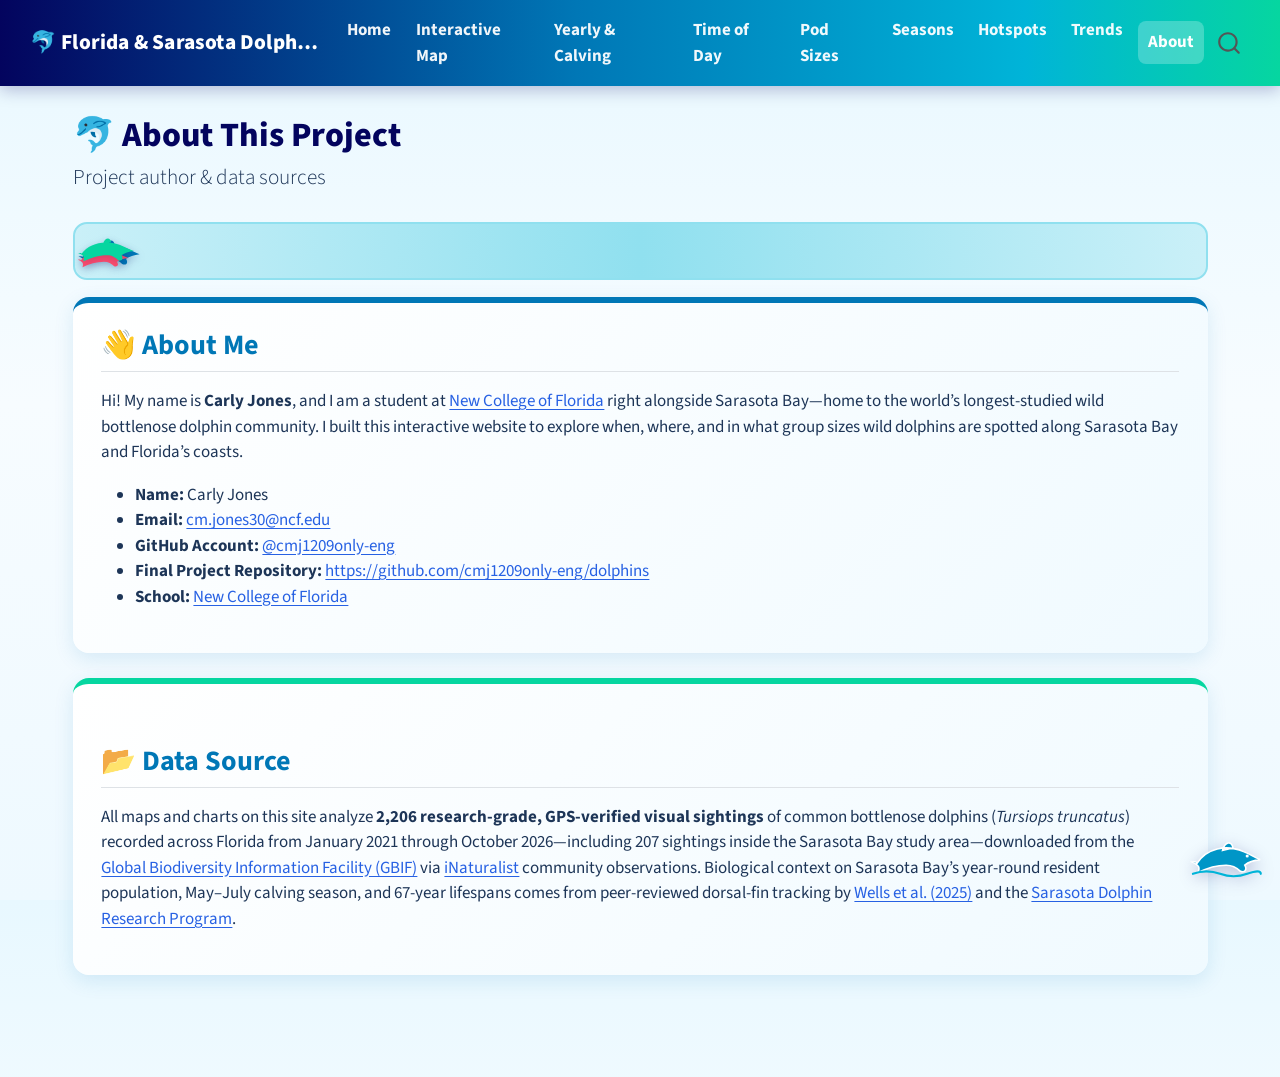
==== about.html @ 7dad0471 "Built site for gh-pages" ====
<!DOCTYPE html>
<html xmlns="http://www.w3.org/1999/xhtml" lang="en" xml:lang="en"><head>

<meta charset="utf-8">
<meta name="generator" content="quarto-1.10.19">

<meta name="viewport" content="width=device-width, initial-scale=1.0, user-scalable=yes">


<title>🐬 About This Project – 🐬 Florida &amp; Sarasota Dolphins</title>
<style>
/* Default styles provided by pandoc.
** See https://pandoc.org/MANUAL.html#variables-for-html for config info.
*/
span.smallcaps{font-variant: small-caps;}
div.columns{display: flex; gap: 1.5em;}
div.column{flex: auto;}
@media screen {
div.columns{gap: min(4vw, 1.5em);}
div.column{overflow-x: auto;}
}
div.hanging-indent{margin-left: 1.5em; text-indent: -1.5em;}
ul.task-list{list-style: none;}
ul.task-list li input[type="checkbox"] {
  width: 0.8em;
  margin: 0 0.8em 0.2em -1em; /* quarto-specific, see https://github.com/quarto-dev/quarto-cli/issues/4556 */ 
  vertical-align: middle;
}
</style>


<script src="site_libs/quarto-nav/quarto-nav.js"></script>
<script src="site_libs/quarto-nav/headroom.min.js"></script>
<script src="site_libs/clipboard/clipboard.min.js"></script>
<script src="site_libs/quarto-search/autocomplete.umd.js"></script>
<script src="site_libs/quarto-search/fuse.min.js"></script>
<script src="site_libs/quarto-search/quarto-search.js"></script>
<meta name="quarto:offset" content="./">
<script src="site_libs/quarto-html/quarto.js" type="module"></script>
<script src="site_libs/quarto-html/tabsets/tabsets.js" type="module"></script>
<script src="site_libs/quarto-html/popper.min.js"></script>
<script src="site_libs/quarto-html/tippy.umd.min.js"></script>
<script src="site_libs/quarto-html/anchor.min.js"></script>
<link href="site_libs/quarto-html/tippy.css" rel="stylesheet">
<link href="site_libs/quarto-html/quarto-syntax-highlighting-bf27225e3a48a9273f3daa8f8e829971.css" rel="stylesheet" id="quarto-text-highlighting-styles">
<script src="site_libs/bootstrap/bootstrap.min.js"></script>
<link href="site_libs/bootstrap/bootstrap-icons.css" rel="stylesheet">
<link href="site_libs/bootstrap/bootstrap-977607561cd60f84a551947bb62c3781.min.css" rel="stylesheet" append-hash="true" id="quarto-bootstrap" data-mode="light">
<script id="quarto-search-options" type="application/json">{
  "location": "navbar",
  "copy-button": false,
  "collapse-after": 3,
  "panel-placement": "end",
  "type": "overlay",
  "limit": 50,
  "keyboard-shortcut": [
    "f",
    "/",
    "s"
  ],
  "show-item-context": false,
  "language": {
    "search-no-results-text": "No results",
    "search-matching-documents-text": "matching documents",
    "search-copy-link-title": "Copy link to search",
    "search-hide-matches-text": "Hide additional matches",
    "search-more-match-text": "more match in this document",
    "search-more-matches-text": "more matches in this document",
    "search-clear-button-title": "Clear",
    "search-text-placeholder": "",
    "search-detached-cancel-button-title": "Cancel",
    "search-submit-button-title": "Submit",
    "search-label": "Search"
  }
}</script>


<link rel="stylesheet" href="styles.css">
</head>

<body class="nav-fixed quarto-light">

<div id="quarto-search-results"></div>
  <header id="quarto-header" class="headroom fixed-top">
    <nav class="navbar navbar-expand-lg " data-bs-theme="dark">
      <div class="navbar-container container-fluid">
      <div class="navbar-brand-container mx-auto">
    <a class="navbar-brand" href="./index.html">
    <span class="navbar-title">🐬 Florida &amp; Sarasota Dolphins</span>
    </a>
  </div>
            <div id="quarto-search" class="" title="Search"></div>
          <button class="navbar-toggler" type="button" data-bs-toggle="collapse" data-bs-target="#navbarCollapse" aria-controls="navbarCollapse" role="menu" aria-expanded="false" aria-label="Toggle navigation" onclick="if (window.quartoToggleHeadroom) { window.quartoToggleHeadroom(); }">
  <span class="navbar-toggler-icon"></span>
</button>
          <div class="collapse navbar-collapse" id="navbarCollapse">
            <ul class="navbar-nav navbar-nav-scroll me-auto">
  <li class="nav-item">
    <a class="nav-link" href="./index.html"> 
<span class="menu-text">Home</span></a>
  </li>  
  <li class="nav-item">
    <a class="nav-link" href="./geographic-exploration.html"> 
<span class="menu-text">Interactive Map</span></a>
  </li>  
  <li class="nav-item">
    <a class="nav-link" href="./monthly-patterns.html"> 
<span class="menu-text">Yearly &amp; Calving</span></a>
  </li>  
  <li class="nav-item">
    <a class="nav-link" href="./activity-analysis.html"> 
<span class="menu-text">Time of Day</span></a>
  </li>  
  <li class="nav-item">
    <a class="nav-link" href="./dolphin-groups.html"> 
<span class="menu-text">Pod Sizes</span></a>
  </li>  
  <li class="nav-item">
    <a class="nav-link" href="./story-seasonality.html"> 
<span class="menu-text">Seasons</span></a>
  </li>  
  <li class="nav-item">
    <a class="nav-link" href="./story-hotspots.html"> 
<span class="menu-text">Hotspots</span></a>
  </li>  
  <li class="nav-item">
    <a class="nav-link" href="./story-trends.html"> 
<span class="menu-text">Trends</span></a>
  </li>  
</ul>
            <ul class="navbar-nav navbar-nav-scroll ms-auto">
  <li class="nav-item">
    <a class="nav-link active" href="./about.html" aria-current="page"> 
<span class="menu-text">About</span></a>
  </li>  
</ul>
          </div> <!-- /navcollapse -->
            <div class="quarto-navbar-tools">
</div>
      </div> <!-- /container-fluid -->
    </nav>
</header>
<!-- content -->
<div id="quarto-content" class="quarto-container page-columns page-rows-contents page-layout-full page-navbar">
<!-- sidebar -->
<!-- margin-sidebar -->
    
<!-- main -->
<main class="content column-page" id="quarto-document-content">

<header id="title-block-header" class="quarto-title-block default">
<div class="quarto-title">
<h1 class="title">🐬 About This Project</h1>
<p class="subtitle lead">Project author &amp; data sources</p>
</div>



<div class="quarto-title-meta column-page">

    
  
    
  </div>
  


</header>


<div class="dolphin-swim-strip">
<svg class="swim-dolphin d1" viewbox="0 0 120 60" aria-hidden="true">
<path d="M12,38 C28,16 58,10 86,20 C97,24 106,30 114,32 C104,33 96,36 90,40 C94,46 92,52 84,50 C78,44 72,40 62,40 C46,40 30,45 16,52 C19,44 17,40 6,36 C12,35 14,36 12,38 Z M54,18 C58,6 68,4 70,15 Z" fill="#0077b6"></path>
</svg>
<svg class="swim-dolphin d2" viewbox="0 0 120 60" aria-hidden="true">
<path d="M12,38 C28,16 58,10 86,20 C97,24 106,30 114,32 C104,33 96,36 90,40 C94,46 92,52 84,50 C78,44 72,40 62,40 C46,40 30,45 16,52 C19,44 17,40 6,36 C12,35 14,36 12,38 Z M54,18 C58,6 68,4 70,15 Z" fill="#ff4d6d"></path>
</svg>
<svg class="swim-dolphin d3" viewbox="0 0 120 60" aria-hidden="true">
<path d="M12,38 C28,16 58,10 86,20 C97,24 106,30 114,32 C104,33 96,36 90,40 C94,46 92,52 84,50 C78,44 72,40 62,40 C46,40 30,45 16,52 C19,44 17,40 6,36 C12,35 14,36 12,38 Z M54,18 C58,6 68,4 70,15 Z" fill="#06d6a0"></path>
</svg>
</div>
<section id="about-me" class="level2 about-card">
<h2 class="anchored" data-anchor-id="about-me">👋 About Me</h2>
<p>Hi! My name is <strong>Carly Jones</strong>, and I am a student at <a href="https://www.ncf.edu/">New College of Florida</a> right alongside Sarasota Bay—home to the world’s longest-studied wild bottlenose dolphin community. I built this interactive website to explore when, where, and in what group sizes wild dolphins are spotted along Sarasota Bay and Florida’s coasts.</p>
<ul>
<li><strong>Name:</strong> Carly Jones</li>
<li><strong>Email:</strong> <a href="mailto:cm.jones30@ncf.edu">cm.jones30@ncf.edu</a></li>
<li><strong>GitHub Account:</strong> <a href="https://github.com/cmj1209only-eng"><span class="citation" data-cites="cmj1209only-eng">@cmj1209only-eng</span></a></li>
<li><strong>Final Project Repository:</strong> <a href="https://github.com/cmj1209only-eng/dolphins">https://github.com/cmj1209only-eng/dolphins</a></li>
<li><strong>School:</strong> <a href="https://www.ncf.edu/">New College of Florida</a></li>
</ul>
</section>
<section id="data-source" class="level2 about-card data-card">
<h2 class="anchored" data-anchor-id="data-source">📂 Data Source</h2>
<p>All maps and charts on this site analyze <strong>2,206 research-grade, GPS-verified visual sightings</strong> of common bottlenose dolphins (<em>Tursiops truncatus</em>) recorded across Florida from January 2021 through October 2026—including 207 sightings inside the Sarasota Bay study area—downloaded from the <a href="https://www.gbif.org/occurrence/search?taxon_key=2440483&amp;year=2021,2026">Global Biodiversity Information Facility (GBIF)</a> via <a href="https://www.inaturalist.org/">iNaturalist</a> community observations. Biological context on Sarasota Bay’s year-round resident population, May–July calving season, and 67-year lifespans comes from peer-reviewed dorsal-fin tracking by <a href="https://www.frontiersin.org/journals/marine-science/articles/10.3389/fmars.2025.1531528/full">Wells et al.&nbsp;(2025)</a> and the <a href="https://sarasotadolphin.org/">Sarasota Dolphin Research Program</a>.</p>
</section>



</main> <!-- /main -->
<script id="quarto-html-after-body" type="application/javascript">
  window.document.addEventListener("DOMContentLoaded", function (event) {
    const icon = "";
    const anchorJS = new window.AnchorJS();
    anchorJS.options = {
      placement: 'right',
      icon: icon
    };
    anchorJS.add('.anchored');
    const isCodeAnnotation = (el) => {
      for (const clz of el.classList) {
        if (clz.startsWith('code-annotation-')) {                     
          return true;
        }
      }
      return false;
    }
    const onCopySuccess = function(e) {
      // button target
      const button = e.trigger;
      // don't keep focus
      button.blur();
      // flash "checked"
      button.classList.add('code-copy-button-checked');
      var currentTitle = button.getAttribute("title");
      button.setAttribute("title", "Copied!");
      let tooltip;
      if (window.bootstrap) {
        button.setAttribute("data-bs-toggle", "tooltip");
        button.setAttribute("data-bs-placement", "left");
        button.setAttribute("data-bs-title", "Copied!");
        tooltip = new bootstrap.Tooltip(button, 
          { trigger: "manual", 
            customClass: "code-copy-button-tooltip",
            offset: [0, -8]});
        tooltip.show();    
      }
      setTimeout(function() {
        if (tooltip) {
          tooltip.hide();
          button.removeAttribute("data-bs-title");
          button.removeAttribute("data-bs-toggle");
          button.removeAttribute("data-bs-placement");
        }
        button.setAttribute("title", currentTitle);
        button.classList.remove('code-copy-button-checked');
      }, 1000);
      // clear code selection
      e.clearSelection();
    }
    const getTextToCopy = function(trigger) {
      const outerScaffold = trigger.parentElement.cloneNode(true);
      const codeEl = outerScaffold.querySelector('code');
      for (const childEl of codeEl.children) {
        if (isCodeAnnotation(childEl)) {
          childEl.remove();
        }
      }
      return codeEl.innerText;
    }
    const clipboard = new window.ClipboardJS('.code-copy-button:not([data-in-quarto-modal])', {
      text: getTextToCopy
    });
    clipboard.on('success', onCopySuccess);
    if (window.document.getElementById('quarto-embedded-source-code-modal')) {
      const clipboardModal = new window.ClipboardJS('.code-copy-button[data-in-quarto-modal]', {
        text: getTextToCopy,
        container: window.document.getElementById('quarto-embedded-source-code-modal')
      });
      clipboardModal.on('success', onCopySuccess);
    }
      var localhostRegex = new RegExp(/^(?:http|https):\/\/localhost\:?[0-9]*\//);
      var mailtoRegex = new RegExp(/^mailto:/);
        var filterRegex = new RegExp("https:\/\/cmj1209only-eng\.github\.io\/dolphins\/");
      var isInternal = (href) => {
          return filterRegex.test(href) || localhostRegex.test(href) || mailtoRegex.test(href);
      }
      // Inspect non-navigation links and adorn them if external
     var links = window.document.querySelectorAll('a[href]:not(.nav-link):not(.navbar-brand):not(.toc-action):not(.sidebar-link):not(.sidebar-item-toggle):not(.pagination-link):not(.no-external):not([aria-hidden]):not(.dropdown-item):not(.quarto-navigation-tool):not(.about-link)');
      for (var i=0; i<links.length; i++) {
        const link = links[i];
        if (!isInternal(link.href)) {
          // undo the damage that might have been done by quarto-nav.js in the case of
          // links that we want to consider external
          if (link.dataset.originalHref !== undefined) {
            link.href = link.dataset.originalHref;
          }
        }
      }
    function tippyHover(el, contentFn, onTriggerFn, onUntriggerFn) {
      const config = {
        allowHTML: true,
        maxWidth: 500,
        delay: 100,
        arrow: false,
        appendTo: function(el) {
            return el.parentElement;
        },
        interactive: true,
        interactiveBorder: 10,
        theme: 'quarto',
        placement: 'bottom-start',
      };
      if (contentFn) {
        config.content = contentFn;
      }
      if (onTriggerFn) {
        config.onTrigger = onTriggerFn;
      }
      if (onUntriggerFn) {
        config.onUntrigger = onUntriggerFn;
      }
      window.tippy(el, config); 
    }
    const noterefs = window.document.querySelectorAll('a[role="doc-noteref"]');
    for (var i=0; i<noterefs.length; i++) {
      const ref = noterefs[i];
      tippyHover(ref, function() {
        // use id or data attribute instead here
        let href = ref.getAttribute('data-footnote-href') || ref.getAttribute('href');
        try { href = new URL(href).hash; } catch {}
        const id = href.replace(/^#\/?/, "");
        const note = window.document.getElementById(id);
        if (note) {
          return note.innerHTML;
        } else {
          return "";
        }
      });
    }
    const xrefs = window.document.querySelectorAll('a.quarto-xref');
    const processXRef = (id, note) => {
      // Strip column container classes
      const stripColumnClz = (el) => {
        el.classList.remove("page-full", "page-columns");
        if (el.children) {
          for (const child of el.children) {
            stripColumnClz(child);
          }
        }
      }
      stripColumnClz(note)
      if (id === null || id.startsWith('sec-')) {
        // Special case sections, only their first couple elements
        const container = document.createElement("div");
        if (note.children && note.children.length > 2) {
          container.appendChild(note.children[0].cloneNode(true));
          for (let i = 1; i < note.children.length; i++) {
            const child = note.children[i];
            if (child.tagName === "P" && child.innerText === "") {
              continue;
            } else {
              container.appendChild(child.cloneNode(true));
              break;
            }
          }
          if (window.Quarto?.typesetMath) {
            window.Quarto.typesetMath(container);
          }
          return container.innerHTML
        } else {
          if (window.Quarto?.typesetMath) {
            window.Quarto.typesetMath(note);
          }
          return note.innerHTML;
        }
      } else {
        // Remove any anchor links if they are present
        const anchorLink = note.querySelector('a.anchorjs-link');
        if (anchorLink) {
          anchorLink.remove();
        }
        if (window.Quarto?.typesetMath) {
          window.Quarto.typesetMath(note);
        }
        if (note.classList.contains("callout")) {
          return note.outerHTML;
        } else {
          return note.innerHTML;
        }
      }
    }
    for (var i=0; i<xrefs.length; i++) {
      const xref = xrefs[i];
      tippyHover(xref, undefined, function(instance) {
        instance.disable();
        let url = xref.getAttribute('href');
        let hash = undefined; 
        if (url.startsWith('#')) {
          hash = url;
        } else {
          try { hash = new URL(url).hash; } catch {}
        }
        if (hash) {
          const id = hash.replace(/^#\/?/, "");
          const note = window.document.getElementById(id);
          if (note !== null) {
            try {
              const html = processXRef(id, note.cloneNode(true));
              instance.setContent(html);
            } finally {
              instance.enable();
              instance.show();
            }
          } else {
            // See if we can fetch this
            fetch(url.split('#')[0])
            .then(res => res.text())
            .then(html => {
              const parser = new DOMParser();
              const htmlDoc = parser.parseFromString(html, "text/html");
              const note = htmlDoc.getElementById(id);
              if (note !== null) {
                const html = processXRef(id, note);
                instance.setContent(html);
              } 
            }).finally(() => {
              instance.enable();
              instance.show();
            });
          }
        } else {
          // See if we can fetch a full url (with no hash to target)
          // This is a special case and we should probably do some content thinning / targeting
          fetch(url)
          .then(res => res.text())
          .then(html => {
            const parser = new DOMParser();
            const htmlDoc = parser.parseFromString(html, "text/html");
            const note = htmlDoc.querySelector('main.content');
            if (note !== null) {
              // This should only happen for chapter cross references
              // (since there is no id in the URL)
              // remove the first header
              if (note.children.length > 0 && note.children[0].tagName === "HEADER") {
                note.children[0].remove();
              }
              const html = processXRef(null, note);
              instance.setContent(html);
            } 
          }).finally(() => {
            instance.enable();
            instance.show();
          });
        }
      }, function(instance) {
      });
    }
        let selectedAnnoteEl;
        const selectorForAnnotation = ( cell, annotation) => {
          let cellAttr = 'data-code-cell="' + cell + '"';
          let lineAttr = 'data-code-annotation="' +  annotation + '"';
          const selector = 'span[' + cellAttr + '][' + lineAttr + ']';
          return selector;
        }
        const selectCodeLines = (annoteEl) => {
          const doc = window.document;
          const targetCell = annoteEl.getAttribute("data-target-cell");
          const targetAnnotation = annoteEl.getAttribute("data-target-annotation");
          const annoteSpan = window.document.querySelector(selectorForAnnotation(targetCell, targetAnnotation));
          const lines = annoteSpan.getAttribute("data-code-lines").split(",");
          const lineIds = lines.map((line) => {
            return targetCell + "-" + line;
          })
          let top = null;
          let height = null;
          let parent = null;
          if (lineIds.length > 0) {
              //compute the position of the single el (top and bottom and make a div)
              const el = window.document.getElementById(lineIds[0]);
              top = el.offsetTop;
              height = el.offsetHeight;
              parent = el.parentElement.parentElement;
            if (lineIds.length > 1) {
              const lastEl = window.document.getElementById(lineIds[lineIds.length - 1]);
              const bottom = lastEl.offsetTop + lastEl.offsetHeight;
              height = bottom - top;
            }
            if (top !== null && height !== null && parent !== null) {
              // cook up a div (if necessary) and position it 
              let div = window.document.getElementById("code-annotation-line-highlight");
              if (div === null) {
                div = window.document.createElement("div");
                div.setAttribute("id", "code-annotation-line-highlight");
                div.style.position = 'absolute';
                parent.appendChild(div);
              }
              div.style.top = top - 2 + "px";
              div.style.height = height + 4 + "px";
              div.style.left = 0;
              let gutterDiv = window.document.getElementById("code-annotation-line-highlight-gutter");
              if (gutterDiv === null) {
                gutterDiv = window.document.createElement("div");
                gutterDiv.setAttribute("id", "code-annotation-line-highlight-gutter");
                gutterDiv.style.position = 'absolute';
                const codeCell = window.document.getElementById(targetCell);
                const gutter = codeCell.querySelector('.code-annotation-gutter');
                gutter.appendChild(gutterDiv);
              }
              gutterDiv.style.top = top - 2 + "px";
              gutterDiv.style.height = height + 4 + "px";
            }
            selectedAnnoteEl = annoteEl;
          }
        };
        const unselectCodeLines = () => {
          const elementsIds = ["code-annotation-line-highlight", "code-annotation-line-highlight-gutter"];
          elementsIds.forEach((elId) => {
            const div = window.document.getElementById(elId);
            if (div) {
              div.remove();
            }
          });
          selectedAnnoteEl = undefined;
        };
          // Handle positioning of the toggle
      window.addEventListener(
        "resize",
        throttle(() => {
          elRect = undefined;
          if (selectedAnnoteEl) {
            selectCodeLines(selectedAnnoteEl);
          }
        }, 10)
      );
      function throttle(fn, ms) {
      let throttle = false;
      let timer;
        return (...args) => {
          if(!throttle) { // first call gets through
              fn.apply(this, args);
              throttle = true;
          } else { // all the others get throttled
              if(timer) clearTimeout(timer); // cancel #2
              timer = setTimeout(() => {
                fn.apply(this, args);
                timer = throttle = false;
              }, ms);
          }
        };
      }
        // Attach click handler to the DT
        const annoteDls = window.document.querySelectorAll('dt[data-target-cell]');
        for (const annoteDlNode of annoteDls) {
          annoteDlNode.addEventListener('click', (event) => {
            const clickedEl = event.target;
            if (clickedEl !== selectedAnnoteEl) {
              unselectCodeLines();
              const activeEl = window.document.querySelector('dt[data-target-cell].code-annotation-active');
              if (activeEl) {
                activeEl.classList.remove('code-annotation-active');
              }
              selectCodeLines(clickedEl);
              clickedEl.classList.add('code-annotation-active');
            } else {
              // Unselect the line
              unselectCodeLines();
              clickedEl.classList.remove('code-annotation-active');
            }
          });
        }
    const findCites = (el) => {
      const parentEl = el.parentElement;
      if (parentEl) {
        const cites = parentEl.dataset.cites;
        if (cites) {
          return {
            el,
            cites: cites.split(' ')
          };
        } else {
          return findCites(el.parentElement)
        }
      } else {
        return undefined;
      }
    };
    var bibliorefs = window.document.querySelectorAll('a[role="doc-biblioref"]');
    for (var i=0; i<bibliorefs.length; i++) {
      const ref = bibliorefs[i];
      const citeInfo = findCites(ref);
      if (citeInfo) {
        tippyHover(citeInfo.el, function() {
          var popup = window.document.createElement('div');
          citeInfo.cites.forEach(function(cite) {
            var citeDiv = window.document.createElement('div');
            citeDiv.classList.add('hanging-indent');
            citeDiv.classList.add('csl-entry');
            var biblioDiv = window.document.getElementById('ref-' + cite);
            if (biblioDiv) {
              citeDiv.innerHTML = biblioDiv.innerHTML;
            }
            popup.appendChild(citeDiv);
          });
          return popup.innerHTML;
        });
      }
    }
  });
  </script>
</div> <!-- /content -->




</body></html>
---- site_libs/quarto-html/tippy.css ----
.tippy-box[data-animation=fade][data-state=hidden]{opacity:0}[data-tippy-root]{max-width:calc(100vw - 10px)}.tippy-box{position:relative;background-color:#333;color:#fff;border-radius:4px;font-size:14px;line-height:1.4;white-space:normal;outline:0;transition-property:transform,visibility,opacity}.tippy-box[data-placement^=top]>.tippy-arrow{bottom:0}.tippy-box[data-placement^=top]>.tippy-arrow:before{bottom:-7px;left:0;border-width:8px 8px 0;border-top-color:initial;transform-origin:center top}.tippy-box[data-placement^=bottom]>.tippy-arrow{top:0}.tippy-box[data-placement^=bottom]>.tippy-arrow:before{top:-7px;left:0;border-width:0 8px 8px;border-bottom-color:initial;transform-origin:center bottom}.tippy-box[data-placement^=left]>.tippy-arrow{right:0}.tippy-box[data-placement^=left]>.tippy-arrow:before{border-width:8px 0 8px 8px;border-left-color:initial;right:-7px;transform-origin:center left}.tippy-box[data-placement^=right]>.tippy-arrow{left:0}.tippy-box[data-placement^=right]>.tippy-arrow:before{left:-7px;border-width:8px 8px 8px 0;border-right-color:initial;transform-origin:center right}.tippy-box[data-inertia][data-state=visible]{transition-timing-function:cubic-bezier(.54,1.5,.38,1.11)}.tippy-arrow{width:16px;height:16px;color:#333}.tippy-arrow:before{content:"";position:absolute;border-color:transparent;border-style:solid}.tippy-content{position:relative;padding:5px 9px;z-index:1}
---- site_libs/quarto-html/quarto-syntax-highlighting-bf27225e3a48a9273f3daa8f8e829971.css ----
/* quarto syntax highlight colors */
:root {
  --quarto-hl-ot-color: #003B4F;
  --quarto-hl-at-color: #657422;
  --quarto-hl-ss-color: #20794D;
  --quarto-hl-an-color: #5E5E5E;
  --quarto-hl-fu-color: #4758AB;
  --quarto-hl-st-color: #20794D;
  --quarto-hl-cf-color: #003B4F;
  --quarto-hl-op-color: #5E5E5E;
  --quarto-hl-er-color: #AD0000;
  --quarto-hl-bn-color: #AD0000;
  --quarto-hl-al-color: #AD0000;
  --quarto-hl-va-color: #111111;
  --quarto-hl-bu-color: inherit;
  --quarto-hl-ex-color: inherit;
  --quarto-hl-pp-color: #AD0000;
  --quarto-hl-in-color: #5E5E5E;
  --quarto-hl-vs-color: #20794D;
  --quarto-hl-wa-color: #5E5E5E;
  --quarto-hl-do-color: #5E5E5E;
  --quarto-hl-im-color: #00769E;
  --quarto-hl-ch-color: #20794D;
  --quarto-hl-dt-color: #AD0000;
  --quarto-hl-fl-color: #AD0000;
  --quarto-hl-co-color: #5E5E5E;
  --quarto-hl-cv-color: #5E5E5E;
  --quarto-hl-cn-color: #8f5902;
  --quarto-hl-sc-color: #5E5E5E;
  --quarto-hl-dv-color: #AD0000;
  --quarto-hl-kw-color: #003B4F;
}

/* other quarto variables */
:root {
  --quarto-font-monospace: SFMono-Regular, Menlo, Monaco, Consolas, "Liberation Mono", "Courier New", monospace;
}

/* syntax highlight based on Pandoc's rules */
pre > code.sourceCode > span {
  color: #003B4F;
}

code.sourceCode > span {
  color: #003B4F;
}

div.sourceCode,
div.sourceCode pre.sourceCode {
  color: #003B4F;
}

/* Normal */
code span {
  color: #003B4F;
}

/* Alert */
code span.al {
  color: #AD0000;
  font-style: inherit;
}

/* Annotation */
code span.an {
  color: #5E5E5E;
  font-style: inherit;
}

/* Attribute */
code span.at {
  color: #657422;
  font-style: inherit;
}

/* BaseN */
code span.bn {
  color: #AD0000;
  font-style: inherit;
}

/* BuiltIn */
code span.bu {
  font-style: inherit;
}

/* ControlFlow */
code span.cf {
  color: #003B4F;
  font-weight: bold;
  font-style: inherit;
}

/* Char */
code span.ch {
  color: #20794D;
  font-style: inherit;
}

/* Constant */
code span.cn {
  color: #8f5902;
  font-style: inherit;
}

/* Comment */
code span.co {
  color: #5E5E5E;
  font-style: inherit;
}

/* CommentVar */
code span.cv {
  color: #5E5E5E;
  font-style: italic;
}

/* Documentation */
code span.do {
  color: #5E5E5E;
  font-style: italic;
}

/* DataType */
code span.dt {
  color: #AD0000;
  font-style: inherit;
}

/* DecVal */
code span.dv {
  color: #AD0000;
  font-style: inherit;
}

/* Error */
code span.er {
  color: #AD0000;
  font-style: inherit;
}

/* Extension */
code span.ex {
  font-style: inherit;
}

/* Float */
code span.fl {
  color: #AD0000;
  font-style: inherit;
}

/* Function */
code span.fu {
  color: #4758AB;
  font-style: inherit;
}

/* Import */
code span.im {
  color: #00769E;
  font-style: inherit;
}

/* Information */
code span.in {
  color: #5E5E5E;
  font-style: inherit;
}

/* Keyword */
code span.kw {
  color: #003B4F;
  font-weight: bold;
  font-style: inherit;
}

/* Operator */
code span.op {
  color: #5E5E5E;
  font-style: inherit;
}

/* Other */
code span.ot {
  color: #003B4F;
  font-style: inherit;
}

/* Preprocessor */
code span.pp {
  color: #AD0000;
  font-style: inherit;
}

/* SpecialChar */
code span.sc {
  color: #5E5E5E;
  font-style: inherit;
}

/* SpecialString */
code span.ss {
  color: #20794D;
  font-style: inherit;
}

/* String */
code span.st {
  color: #20794D;
  font-style: inherit;
}

/* Variable */
code span.va {
  color: #111111;
  font-style: inherit;
}

/* VerbatimString */
code span.vs {
  color: #20794D;
  font-style: inherit;
}

/* Warning */
code span.wa {
  color: #5E5E5E;
  font-style: italic;
}

.prevent-inlining {
  content: "</";
}

/*# sourceMappingURL=8be38f48d34c45af72792cbd699585e7.css.map */
---- styles.css ----
/* Vibrant Florida Coastal Palette */
:root {
  --ocean-deep: #03045e;
  --ocean-bright: #0077b6;
  --aqua: #00b4d8;
  --coral: #ff4d6d;
  --sunset: #ff9f1c;
  --seafoam: #06d6a0;
  --violet: #7209b7;
  --bg-soft: #f0faff;
}

body {
  background: linear-gradient(180deg, #e8f8ff 0%, #f7fcff 45%, #eef9ff 100%);
  color: #1d3557;
  position: relative;
  overflow-x: hidden;
}

/* Colorful Gradient Navbar */
.navbar {
  background: linear-gradient(90deg, #03045e 0%, #0077b6 45%, #00b4d8 80%, #06d6a0 100%) !important;
  box-shadow: 0 4px 16px rgba(3, 4, 94, 0.25);
}

.navbar-brand {
  font-weight: 800 !important;
  color: #ffffff !important;
  letter-spacing: 0.2px;
}

.navbar-nav .nav-link {
  color: rgba(255, 255, 255, 0.94) !important;
  font-weight: 700;
  border-radius: 8px;
  margin: 0 2px;
  transition: background 0.2s ease, transform 0.15s ease;
}

.navbar-nav .nav-link:hover,
.navbar-nav .nav-link.active {
  background: rgba(255, 255, 255, 0.24);
  color: #ffffff !important;
  transform: translateY(-1px);
}

h1.title {
  color: var(--ocean-deep);
  font-weight: 800;
}

h2, h3 {
  color: var(--ocean-bright);
  font-weight: 700;
}

/* Swimming Dolphins Strip on Home Page */
.dolphin-swim-strip {
  position: relative;
  height: 58px;
  width: 100%;
  overflow: hidden;
  border-radius: 14px;
  margin-bottom: 1rem;
  background: linear-gradient(90deg, #caf0f8 0%, #90e0ef 50%, #caf0f8 100%);
  border: 2px solid #90e0ef;
}

.swim-dolphin {
  position: absolute;
  width: 68px;
  height: 36px;
  top: 11px;
  filter: drop-shadow(0 3px 4px rgba(3, 4, 94, 0.18));
  animation: swimAcross 13s linear infinite;
}

.swim-dolphin.d1 { animation-delay: 0s; }
.swim-dolphin.d2 { animation-delay: -4.3s; top: 15px; width: 56px; }
.swim-dolphin.d3 { animation-delay: -8.6s; top: 8px; width: 62px; }

@keyframes swimAcross {
  0%   { left: -80px; transform: translateY(4px) rotate(-6deg); }
  25%  { transform: translateY(-8px) rotate(8deg); }
  50%  { transform: translateY(5px) rotate(-6deg); }
  75%  { transform: translateY(-7px) rotate(7deg); }
  100% { left: calc(100% + 80px); transform: translateY(4px) rotate(-5deg); }
}

/* Playful Dolphin Popping In on Every Page (Bottom-Right Corner) */
body::after {
  content: "";
  position: fixed;
  right: 18px;
  bottom: 14px;
  width: 74px;
  height: 48px;
  pointer-events: none;
  z-index: 900;
  background-repeat: no-repeat;
  background-size: contain;
  background-image: url("data:image/svg+xml,%3Csvg xmlns='http://www.w3.org/2000/svg' viewBox='0 0 120 68'%3E%3Cpath d='M14,42 C30,16 62,10 90,22 C101,26 110,33 117,35 C107,36 98,39 92,44 C96,50 93,57 85,54 C79,48 72,44 62,44 C46,44 30,49 16,56 C20,48 18,44 7,39 C13,38 15,39 14,42 Z M56,20 C60,6 71,4 73,16 Z' fill='%230096c7' stroke='%23ffffff' stroke-width='2.5'/%3E%3Ccircle cx='96' cy='29' r='2.5' fill='%23ffffff'/%3E%3Cpath d='M8,58 Q30,50 52,58 T96,58 T118,58' fill='none' stroke='%2300b4d8' stroke-width='3.5' stroke-linecap='round'/%3E%3C/svg%3E");
  filter: drop-shadow(0 4px 8px rgba(3, 4, 94, 0.22));
  animation: dolphinPop 6s ease-in-out infinite;
}

@keyframes dolphinPop {
  0%, 100% { transform: translateY(10px) rotate(4deg); opacity: 0.88; }
  45%      { transform: translateY(-12px) rotate(-10deg); opacity: 1; }
  65%      { transform: translateY(4px) rotate(3deg); opacity: 0.94; }
}

/* Graph Explanation Box under Home Graph */
.graph-explanation {
  background: linear-gradient(135deg, #ffffff 0%, #e6f9ff 100%);
  border-left: 7px solid var(--coral);
  border-right: 2px solid #90e0ef;
  border-top: 2px solid #90e0ef;
  border-bottom: 2px solid #90e0ef;
  border-radius: 16px;
  padding: 1.35rem 1.6rem;
  margin: 1.3rem 0 1.8rem 0;
  box-shadow: 0 8px 22px rgba(0, 119, 182, 0.12);
}

.graph-explanation h3 {
  color: var(--ocean-deep);
  margin-top: 0;
  margin-bottom: 0.65rem;
}

.graph-explanation p:last-child {
  margin-bottom: 0;
}

/* Colorful Stat Cards */
.stat-grid {
  display: grid;
  grid-template-columns: repeat(auto-fit, minmax(190px, 1fr));
  gap: 1rem;
  margin: 1.2rem 0 1.8rem 0;
}

.stat-card {
  color: #ffffff;
  border-radius: 14px;
  padding: 1.15rem 1.2rem;
  box-shadow: 0 6px 16px rgba(2, 62, 138, 0.16);
}

.stat-card.ocean   { background: linear-gradient(135deg, #0077b6, #00b4d8); }
.stat-card.coral   { background: linear-gradient(135deg, #e63946, #ff4d6d); }
.stat-card.seafoam { background: linear-gradient(135deg, #0a9396, #06d6a0); }
.stat-card.sunset  { background: linear-gradient(135deg, #f77f00, #fcbf49); color: #1d3557; }

.stat-value {
  font-size: 1.9rem;
  font-weight: 800;
  line-height: 1.15;
}

.stat-label {
  font-size: 0.9rem;
  font-weight: 600;
  opacity: 0.95;
  margin-top: 0.3rem;
}

/* Clickable Section Cards on Home */
.section-grid {
  display: grid;
  grid-template-columns: repeat(auto-fit, minmax(240px, 1fr));
  gap: 1.1rem;
  margin-top: 1rem;
}

.section-card {
  display: block;
  background: #ffffff;
  border-radius: 14px;
  padding: 1.25rem;
  text-decoration: none !important;
  color: #1d3557 !important;
  border-top: 6px solid var(--aqua);
  box-shadow: 0 4px 14px rgba(0, 119, 182, 0.11);
  transition: transform 0.18s ease, box-shadow 0.18s ease;
}

.section-card:hover {
  transform: translateY(-4px);
  box-shadow: 0 10px 22px rgba(0, 119, 182, 0.22);
}

.section-card h3 {
  margin-top: 0;
  font-size: 1.2rem;
}

.section-card p {
  font-size: 0.95rem;
  color: #457b9d;
  margin-bottom: 0;
}

/* About Page Cards */
.about-card {
  background: linear-gradient(135deg, #ffffff 0%, #f0faff 100%);
  border-top: 6px solid var(--ocean-bright);
  border-radius: 16px;
  padding: 1.5rem 1.7rem;
  margin-bottom: 1.5rem;
  box-shadow: 0 6px 20px rgba(0, 119, 182, 0.12);
}

.about-card.data-card {
  border-top-color: var(--seafoam);
}

/* Interactive Filter & Takeaway Boxes */
.filter-box {
  background: linear-gradient(135deg, #ffffff 0%, #e0f7fa 100%);
  border: 2px solid #90e0ef;
  border-radius: 14px;
  padding: 1.1rem 1.3rem;
  margin-bottom: 1.2rem;
  box-shadow: 0 4px 12px rgba(0, 180, 216, 0.12);
}

.takeaway-box {
  background: linear-gradient(135deg, #ffffff 0%, #fff8eb 100%);
  border-left: 6px solid var(--sunset);
  border-radius: 12px;
  padding: 1rem 1.25rem;
  margin: 1rem 0;
  box-shadow: 0 3px 10px rgba(0, 0, 0, 0.06);
}
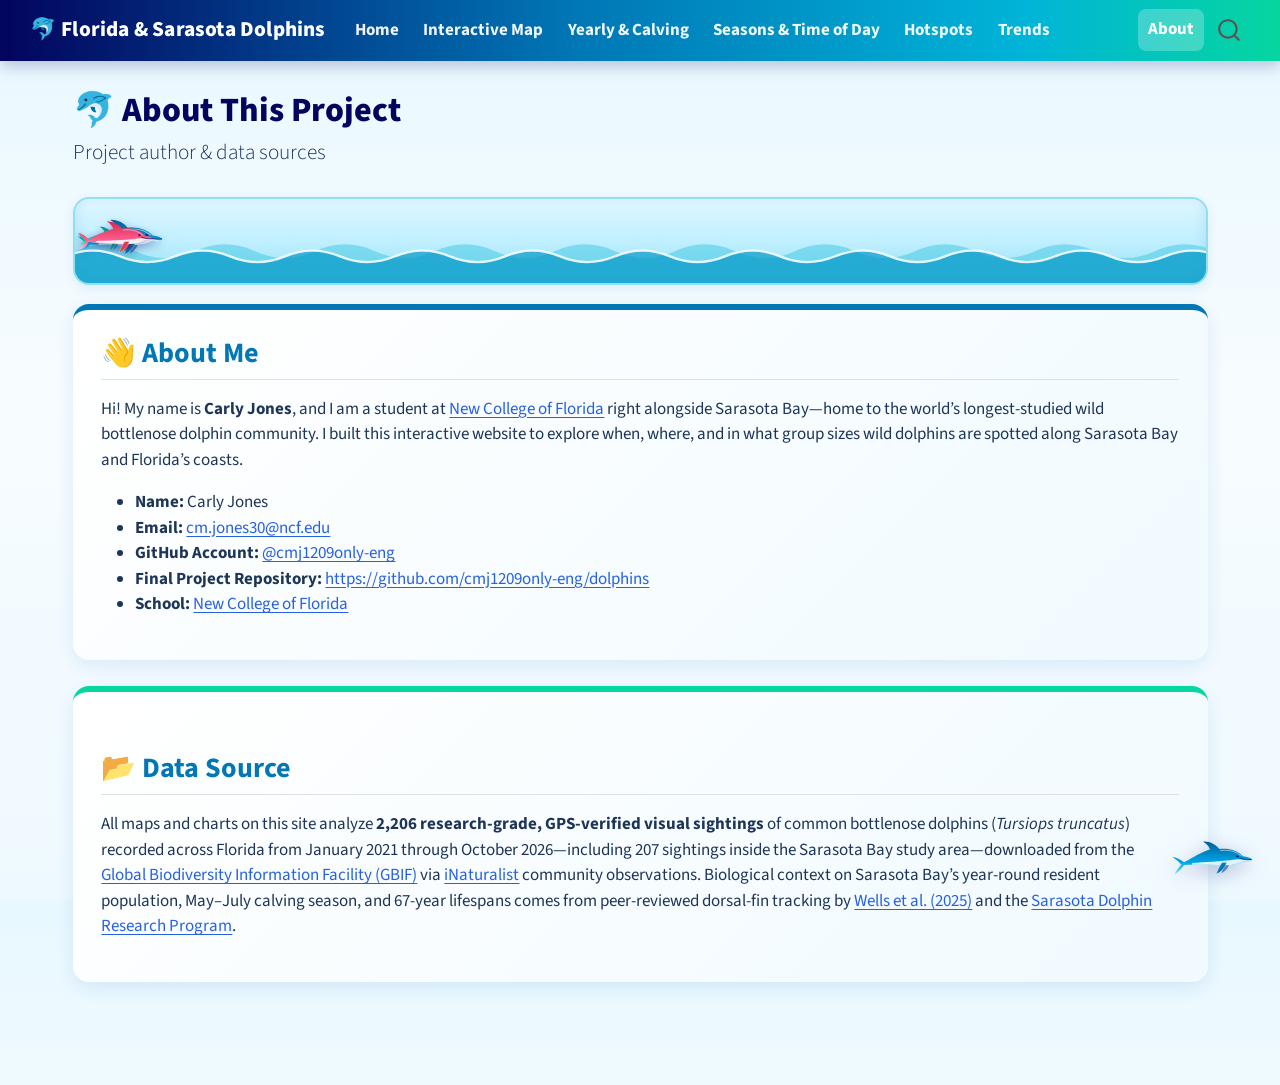
==== commit 08144522: "Built site for gh-pages" ====
--- a/about.html
+++ b/about.html
@@ -109,15 +109,7 @@
   </li>  
   <li class="nav-item">
     <a class="nav-link" href="./activity-analysis.html"> 
-<span class="menu-text">Time of Day</span></a>
-  </li>  
-  <li class="nav-item">
-    <a class="nav-link" href="./dolphin-groups.html"> 
-<span class="menu-text">Pod Sizes</span></a>
-  </li>  
-  <li class="nav-item">
-    <a class="nav-link" href="./story-seasonality.html"> 
-<span class="menu-text">Seasons</span></a>
+<span class="menu-text">Seasons &amp; Time of Day</span></a>
   </li>  
   <li class="nav-item">
     <a class="nav-link" href="./story-hotspots.html"> 
@@ -169,15 +161,15 @@
 
 
 <div class="dolphin-swim-strip">
-<svg class="swim-dolphin d1" viewbox="0 0 120 60" aria-hidden="true">
-<path d="M12,38 C28,16 58,10 86,20 C97,24 106,30 114,32 C104,33 96,36 90,40 C94,46 92,52 84,50 C78,44 72,40 62,40 C46,40 30,45 16,52 C19,44 17,40 6,36 C12,35 14,36 12,38 Z M54,18 C58,6 68,4 70,15 Z" fill="#0077b6"></path>
-</svg>
-<svg class="swim-dolphin d2" viewbox="0 0 120 60" aria-hidden="true">
-<path d="M12,38 C28,16 58,10 86,20 C97,24 106,30 114,32 C104,33 96,36 90,40 C94,46 92,52 84,50 C78,44 72,40 62,40 C46,40 30,45 16,52 C19,44 17,40 6,36 C12,35 14,36 12,38 Z M54,18 C58,6 68,4 70,15 Z" fill="#ff4d6d"></path>
-</svg>
-<svg class="swim-dolphin d3" viewbox="0 0 120 60" aria-hidden="true">
-<path d="M12,38 C28,16 58,10 86,20 C97,24 106,30 114,32 C104,33 96,36 90,40 C94,46 92,52 84,50 C78,44 72,40 62,40 C46,40 30,45 16,52 C19,44 17,40 6,36 C12,35 14,36 12,38 Z M54,18 C58,6 68,4 70,15 Z" fill="#06d6a0"></path>
-</svg>
+<div class="swim-dolphin d1">
+
+</div>
+<div class="swim-dolphin d2">
+
+</div>
+<div class="swim-dolphin d3">
+
+</div>
 </div>
 <section id="about-me" class="level2 about-card">
 <h2 class="anchored" data-anchor-id="about-me">👋 About Me</h2>
--- a/styles.css
+++ b/styles.css
@@ -54,60 +54,129 @@
   font-weight: 700;
 }
 
-/* Swimming Dolphins Strip on Home Page */
+/* Realistic Porpoising Dolphins & Rolling Ocean Waves Strip */
 .dolphin-swim-strip {
   position: relative;
-  height: 58px;
+  height: 88px;
   width: 100%;
   overflow: hidden;
-  border-radius: 14px;
-  margin-bottom: 1rem;
-  background: linear-gradient(90deg, #caf0f8 0%, #90e0ef 50%, #caf0f8 100%);
+  border-radius: 16px;
+  margin-bottom: 1.15rem;
+  background: linear-gradient(180deg, #dff6ff 0%, #bfefff 52%, #90e0ef 100%);
   border: 2px solid #90e0ef;
+  box-shadow: inset 0 -6px 14px rgba(0, 119, 182, 0.15), 0 4px 14px rgba(0, 119, 182, 0.1);
+}
+
+/* Scrolling background wave behind the dolphins */
+.dolphin-swim-strip::before {
+  content: "";
+  position: absolute;
+  left: 0;
+  bottom: 0;
+  width: 200%;
+  height: 50px;
+  z-index: 1;
+  background-image: url("data:image/svg+xml,%3Csvg%20xmlns=%22http://www.w3.org/2000/svg%22%20viewBox=%220%200%20240%2044%22%20preserveAspectRatio=%22none%22%3E%3Cpath%20d=%22M0,16%20Q30,4%2060,16%20T120,16%20T180,16%20T240,16%20L240,44%20L0,44%20Z%22%20fill=%22%2348cae4%22%20opacity=%220.55%22/%3E%3C/svg%3E");
+  background-size: 240px 50px;
+  background-repeat: repeat-x;
+  animation: waveDrift 9s linear infinite;
+}
+
+/* Translucent foamy foreground wave IN FRONT of the dolphins so they dive under the water */
+.dolphin-swim-strip::after {
+  content: "";
+  position: absolute;
+  left: -120px;
+  bottom: 0;
+  width: calc(200% + 120px);
+  height: 40px;
+  z-index: 3;
+  pointer-events: none;
+  background-image: url("data:image/svg+xml,%3Csvg%20xmlns=%22http://www.w3.org/2000/svg%22%20viewBox=%220%200%20240%2042%22%20preserveAspectRatio=%22none%22%3E%3Cpath%20d=%22M0,14%20Q30,2%2060,14%20T120,14%20T180,14%20T240,14%20L240,42%20L0,42%20Z%22%20fill=%22%230096c7%22%20opacity=%220.68%22/%3E%3Cpath%20d=%22M0,14%20Q30,2%2060,14%20T120,14%20T180,14%20T240,14%22%20fill=%22none%22%20stroke=%22%23ffffff%22%20stroke-width=%222.4%22%20opacity=%220.85%22/%3E%3C/svg%3E");
+  background-size: 220px 40px;
+  background-repeat: repeat-x;
+  animation: waveDrift 6.5s linear infinite reverse;
+}
+
+@keyframes waveDrift {
+  from { transform: translateX(0); }
+  to   { transform: translateX(-240px); }
 }
 
 .swim-dolphin {
   position: absolute;
+  z-index: 2;
+  top: 17px;
+  width: 98px;
+  height: 49px;
+  background-repeat: no-repeat;
+  background-size: contain;
+  filter: drop-shadow(0 3px 5px rgba(3, 4, 94, 0.22));
+  animation: porpoiseSwim 14s linear infinite;
+  will-change: transform, left;
+}
+
+/* Adult Sarasota bottlenose, calf swimming right alongside mom, and playful third dolphin */
+.swim-dolphin.d1 {
+  background-image: url("data:image/svg+xml,%3Csvg%20xmlns=%22http://www.w3.org/2000/svg%22%20viewBox=%220%200%20175%2086%22%3E%3Cdefs%3E%3ClinearGradient%20id=%22g%22%20x1=%220%25%22%20y1=%220%25%22%20x2=%220%25%22%20y2=%22100%25%22%3E%3Cstop%20offset=%220%25%22%20stop-color=%22%23005f99%22/%3E%3Cstop%20offset=%2265%25%22%20stop-color=%22%2300a8e8%22/%3E%3Cstop%20offset=%22100%25%22%20stop-color=%22%2390e0ef%22/%3E%3C/linearGradient%3E%3CclipPath%20id=%22c%22%3E%3Cpath%20d=%22M22,47%20C16,40%2010,33%205,30%20C13,31%2021,36%2027,43%20C44,35%2061,25%2076,22%20C74,16%2070,11%2063,7%20C76,6%2087,13%2094,21%20C112,19%20129,24%20139,35%20C146,36%20154,38%20156,41%20C156,44%20147,45%20139,44.5%20C130,50%20118,52%20106,52%20C80,52%2052,49%2027,48%20C22,55%2015,61%208,64%20C11,58%2017,52%2022,47%20Z%22%3E%3Canimate%20attributeName=%22d%22%20dur=%220.58s%22%20repeatCount=%22indefinite%22%20values=%22M23,39%20C18,31%2013,23%208,19%20C16,22%2023,28%2028,36%20C44,32%2061,25%2076,22%20C74,16%2070,11%2063,7%20C76,6%2087,13%2094,21%20C112,19%20129,24%20139,35%20C146,36%20154,38%20156,41%20C156,44%20147,45%20139,44.5%20C130,50%20118,52%20106,52%20C80,52%2052,47%2028,42%20C22,48%2015,53%207,55%20C11,49%2018,44%2023,39%20Z;M22,47%20C16,40%2010,33%205,30%20C13,31%2021,36%2027,43%20C44,35%2061,25%2076,22%20C74,16%2070,11%2063,7%20C76,6%2087,13%2094,21%20C112,19%20129,24%20139,35%20C146,36%20154,38%20156,41%20C156,44%20147,45%20139,44.5%20C130,50%20118,52%20106,52%20C80,52%2052,49%2027,48%20C22,55%2015,61%208,64%20C11,58%2017,52%2022,47%20Z;M21,54%20C15,48%208,43%203,41%20C11,41%2019,45%2026,49%20C44,39%2061,26%2076,22%20C74,16%2070,11%2063,7%20C76,6%2087,13%2094,21%20C112,19%20129,24%20139,35%20C146,36%20154,38%20156,41%20C156,44%20147,45%20139,44.5%20C130,50%20118,52%20106,52%20C80,52%2052,52%2026,54%20C22,62%2016,69%209,73%20C11,66%2016,59%2021,54%20Z;M22,47%20C16,40%2010,33%205,30%20C13,31%2021,36%2027,43%20C44,35%2061,25%2076,22%20C74,16%2070,11%2063,7%20C76,6%2087,13%2094,21%20C112,19%20129,24%20139,35%20C146,36%20154,38%20156,41%20C156,44%20147,45%20139,44.5%20C130,50%20118,52%20106,52%20C80,52%2052,49%2027,48%20C22,55%2015,61%208,64%20C11,58%2017,52%2022,47%20Z;M23,39%20C18,31%2013,23%208,19%20C16,22%2023,28%2028,36%20C44,32%2061,25%2076,22%20C74,16%2070,11%2063,7%20C76,6%2087,13%2094,21%20C112,19%20129,24%20139,35%20C146,36%20154,38%20156,41%20C156,44%20147,45%20139,44.5%20C130,50%20118,52%20106,52%20C80,52%2052,47%2028,42%20C22,48%2015,53%207,55%20C11,49%2018,44%2023,39%20Z%22/%3E%3C/path%3E%3C/clipPath%3E%3C/defs%3E%3Cpath%20d=%22M113,49%20C111,57%20105,64%2098,67%20C100,60%20103,54%20106,49%20Z%22%20fill=%22%23023e8a%22%20opacity=%220.55%22/%3E%3Cpath%20d=%22M22,47%20C16,40%2010,33%205,30%20C13,31%2021,36%2027,43%20C44,35%2061,25%2076,22%20C74,16%2070,11%2063,7%20C76,6%2087,13%2094,21%20C112,19%20129,24%20139,35%20C146,36%20154,38%20156,41%20C156,44%20147,45%20139,44.5%20C130,50%20118,52%20106,52%20C80,52%2052,49%2027,48%20C22,55%2015,61%208,64%20C11,58%2017,52%2022,47%20Z%22%20fill=%22url%28%23g%29%22%3E%3Canimate%20attributeName=%22d%22%20dur=%220.58s%22%20repeatCount=%22indefinite%22%20values=%22M23,39%20C18,31%2013,23%208,19%20C16,22%2023,28%2028,36%20C44,32%2061,25%2076,22%20C74,16%2070,11%2063,7%20C76,6%2087,13%2094,21%20C112,19%20129,24%20139,35%20C146,36%20154,38%20156,41%20C156,44%20147,45%20139,44.5%20C130,50%20118,52%20106,52%20C80,52%2052,47%2028,42%20C22,48%2015,53%207,55%20C11,49%2018,44%2023,39%20Z;M22,47%20C16,40%2010,33%205,30%20C13,31%2021,36%2027,43%20C44,35%2061,25%2076,22%20C74,16%2070,11%2063,7%20C76,6%2087,13%2094,21%20C112,19%20129,24%20139,35%20C146,36%20154,38%20156,41%20C156,44%20147,45%20139,44.5%20C130,50%20118,52%20106,52%20C80,52%2052,49%2027,48%20C22,55%2015,61%208,64%20C11,58%2017,52%2022,47%20Z;M21,54%20C15,48%208,43%203,41%20C11,41%2019,45%2026,49%20C44,39%2061,26%2076,22%20C74,16%2070,11%2063,7%20C76,6%2087,13%2094,21%20C112,19%20129,24%20139,35%20C146,36%20154,38%20156,41%20C156,44%20147,45%20139,44.5%20C130,50%20118,52%20106,52%20C80,52%2052,52%2026,54%20C22,62%2016,69%209,73%20C11,66%2016,59%2021,54%20Z;M22,47%20C16,40%2010,33%205,30%20C13,31%2021,36%2027,43%20C44,35%2061,25%2076,22%20C74,16%2070,11%2063,7%20C76,6%2087,13%2094,21%20C112,19%20129,24%20139,35%20C146,36%20154,38%20156,41%20C156,44%20147,45%20139,44.5%20C130,50%20118,52%20106,52%20C80,52%2052,49%2027,48%20C22,55%2015,61%208,64%20C11,58%2017,52%2022,47%20Z;M23,39%20C18,31%2013,23%208,19%20C16,22%2023,28%2028,36%20C44,32%2061,25%2076,22%20C74,16%2070,11%2063,7%20C76,6%2087,13%2094,21%20C112,19%20129,24%20139,35%20C146,36%20154,38%20156,41%20C156,44%20147,45%20139,44.5%20C130,50%20118,52%20106,52%20C80,52%2052,47%2028,42%20C22,48%2015,53%207,55%20C11,49%2018,44%2023,39%20Z%22/%3E%3C/path%3E%3Cpath%20d=%22M42,46%20C66,45%2096,45%20124,41%20C134,40%20147,41%20157,42%20L157,60%20L42,54%20Z%22%20fill=%22%23f3fdff%22%20opacity=%220.9%22%20clip-path=%22url%28%23c%29%22%3E%3Canimate%20attributeName=%22d%22%20dur=%220.58s%22%20repeatCount=%22indefinite%22%20values=%22M42,43%20C66,45%2096,45%20124,41%20C134,40%20147,41%20157,42%20L157,60%20L42,52%20Z;M42,46%20C66,45%2096,45%20124,41%20C134,40%20147,41%20157,42%20L157,60%20L42,54%20Z;M42,49%20C66,46%2096,45%20124,41%20C134,40%20147,41%20157,42%20L157,62%20L42,58%20Z;M42,46%20C66,45%2096,45%20124,41%20C134,40%20147,41%20157,42%20L157,60%20L42,54%20Z;M42,43%20C66,45%2096,45%20124,41%20C134,40%20147,41%20157,42%20L157,60%20L42,52%20Z%22/%3E%3C/path%3E%3Cpath%20d=%22M96,24%20C112,22%20126,26%20135,34%22%20fill=%22none%22%20stroke=%22%23ffffff%22%20stroke-width=%222%22%20stroke-linecap=%22round%22%20opacity=%220.5%22/%3E%3Cpath%20d=%22M108,47%20C105,56%2097,66%2088,69%20C91,60%2095,53%2099,47%20Z%22%20fill=%22%230077b6%22%20stroke=%22%23dff8ff%22%20stroke-width=%220.7%22/%3E%3Cpath%20d=%22M155,41.2%20C147,42.2%20139,41.5%20133,38.4%22%20fill=%22none%22%20stroke=%22%2303045e%22%20stroke-width=%221.4%22%20stroke-linecap=%22round%22/%3E%3Ccircle%20cx=%22128.5%22%20cy=%2234.5%22%20r=%222.3%22%20fill=%22%2303045e%22/%3E%3Ccircle%20cx=%22129.2%22%20cy=%2233.8%22%20r=%220.8%22%20fill=%22%23ffffff%22/%3E%3C/svg%3E");
+  animation-delay: 0s;
+}
+
+.swim-dolphin.d2 {
+  background-image: url("data:image/svg+xml,%3Csvg%20xmlns=%22http://www.w3.org/2000/svg%22%20viewBox=%220%200%20175%2086%22%3E%3Cdefs%3E%3ClinearGradient%20id=%22g%22%20x1=%220%25%22%20y1=%220%25%22%20x2=%220%25%22%20y2=%22100%25%22%3E%3Cstop%20offset=%220%25%22%20stop-color=%22%230a9396%22/%3E%3Cstop%20offset=%2265%25%22%20stop-color=%22%2306d6a0%22/%3E%3Cstop%20offset=%22100%25%22%20stop-color=%22%23a8f9e6%22/%3E%3C/linearGradient%3E%3CclipPath%20id=%22c%22%3E%3Cpath%20d=%22M22,47%20C16,40%2010,33%205,30%20C13,31%2021,36%2027,43%20C44,35%2061,25%2076,22%20C74,16%2070,11%2063,7%20C76,6%2087,13%2094,21%20C112,19%20129,24%20139,35%20C146,36%20154,38%20156,41%20C156,44%20147,45%20139,44.5%20C130,50%20118,52%20106,52%20C80,52%2052,49%2027,48%20C22,55%2015,61%208,64%20C11,58%2017,52%2022,47%20Z%22%3E%3Canimate%20attributeName=%22d%22%20dur=%220.50s%22%20repeatCount=%22indefinite%22%20values=%22M23,39%20C18,31%2013,23%208,19%20C16,22%2023,28%2028,36%20C44,32%2061,25%2076,22%20C74,16%2070,11%2063,7%20C76,6%2087,13%2094,21%20C112,19%20129,24%20139,35%20C146,36%20154,38%20156,41%20C156,44%20147,45%20139,44.5%20C130,50%20118,52%20106,52%20C80,52%2052,47%2028,42%20C22,48%2015,53%207,55%20C11,49%2018,44%2023,39%20Z;M22,47%20C16,40%2010,33%205,30%20C13,31%2021,36%2027,43%20C44,35%2061,25%2076,22%20C74,16%2070,11%2063,7%20C76,6%2087,13%2094,21%20C112,19%20129,24%20139,35%20C146,36%20154,38%20156,41%20C156,44%20147,45%20139,44.5%20C130,50%20118,52%20106,52%20C80,52%2052,49%2027,48%20C22,55%2015,61%208,64%20C11,58%2017,52%2022,47%20Z;M21,54%20C15,48%208,43%203,41%20C11,41%2019,45%2026,49%20C44,39%2061,26%2076,22%20C74,16%2070,11%2063,7%20C76,6%2087,13%2094,21%20C112,19%20129,24%20139,35%20C146,36%20154,38%20156,41%20C156,44%20147,45%20139,44.5%20C130,50%20118,52%20106,52%20C80,52%2052,52%2026,54%20C22,62%2016,69%209,73%20C11,66%2016,59%2021,54%20Z;M22,47%20C16,40%2010,33%205,30%20C13,31%2021,36%2027,43%20C44,35%2061,25%2076,22%20C74,16%2070,11%2063,7%20C76,6%2087,13%2094,21%20C112,19%20129,24%20139,35%20C146,36%20154,38%20156,41%20C156,44%20147,45%20139,44.5%20C130,50%20118,52%20106,52%20C80,52%2052,49%2027,48%20C22,55%2015,61%208,64%20C11,58%2017,52%2022,47%20Z;M23,39%20C18,31%2013,23%208,19%20C16,22%2023,28%2028,36%20C44,32%2061,25%2076,22%20C74,16%2070,11%2063,7%20C76,6%2087,13%2094,21%20C112,19%20129,24%20139,35%20C146,36%20154,38%20156,41%20C156,44%20147,45%20139,44.5%20C130,50%20118,52%20106,52%20C80,52%2052,47%2028,42%20C22,48%2015,53%207,55%20C11,49%2018,44%2023,39%20Z%22/%3E%3C/path%3E%3C/clipPath%3E%3C/defs%3E%3Cpath%20d=%22M113,49%20C111,57%20105,64%2098,67%20C100,60%20103,54%20106,49%20Z%22%20fill=%22%23005f73%22%20opacity=%220.55%22/%3E%3Cpath%20d=%22M22,47%20C16,40%2010,33%205,30%20C13,31%2021,36%2027,43%20C44,35%2061,25%2076,22%20C74,16%2070,11%2063,7%20C76,6%2087,13%2094,21%20C112,19%20129,24%20139,35%20C146,36%20154,38%20156,41%20C156,44%20147,45%20139,44.5%20C130,50%20118,52%20106,52%20C80,52%2052,49%2027,48%20C22,55%2015,61%208,64%20C11,58%2017,52%2022,47%20Z%22%20fill=%22url%28%23g%29%22%3E%3Canimate%20attributeName=%22d%22%20dur=%220.50s%22%20repeatCount=%22indefinite%22%20values=%22M23,39%20C18,31%2013,23%208,19%20C16,22%2023,28%2028,36%20C44,32%2061,25%2076,22%20C74,16%2070,11%2063,7%20C76,6%2087,13%2094,21%20C112,19%20129,24%20139,35%20C146,36%20154,38%20156,41%20C156,44%20147,45%20139,44.5%20C130,50%20118,52%20106,52%20C80,52%2052,47%2028,42%20C22,48%2015,53%207,55%20C11,49%2018,44%2023,39%20Z;M22,47%20C16,40%2010,33%205,30%20C13,31%2021,36%2027,43%20C44,35%2061,25%2076,22%20C74,16%2070,11%2063,7%20C76,6%2087,13%2094,21%20C112,19%20129,24%20139,35%20C146,36%20154,38%20156,41%20C156,44%20147,45%20139,44.5%20C130,50%20118,52%20106,52%20C80,52%2052,49%2027,48%20C22,55%2015,61%208,64%20C11,58%2017,52%2022,47%20Z;M21,54%20C15,48%208,43%203,41%20C11,41%2019,45%2026,49%20C44,39%2061,26%2076,22%20C74,16%2070,11%2063,7%20C76,6%2087,13%2094,21%20C112,19%20129,24%20139,35%20C146,36%20154,38%20156,41%20C156,44%20147,45%20139,44.5%20C130,50%20118,52%20106,52%20C80,52%2052,52%2026,54%20C22,62%2016,69%209,73%20C11,66%2016,59%2021,54%20Z;M22,47%20C16,40%2010,33%205,30%20C13,31%2021,36%2027,43%20C44,35%2061,25%2076,22%20C74,16%2070,11%2063,7%20C76,6%2087,13%2094,21%20C112,19%20129,24%20139,35%20C146,36%20154,38%20156,41%20C156,44%20147,45%20139,44.5%20C130,50%20118,52%20106,52%20C80,52%2052,49%2027,48%20C22,55%2015,61%208,64%20C11,58%2017,52%2022,47%20Z;M23,39%20C18,31%2013,23%208,19%20C16,22%2023,28%2028,36%20C44,32%2061,25%2076,22%20C74,16%2070,11%2063,7%20C76,6%2087,13%2094,21%20C112,19%20129,24%20139,35%20C146,36%20154,38%20156,41%20C156,44%20147,45%20139,44.5%20C130,50%20118,52%20106,52%20C80,52%2052,47%2028,42%20C22,48%2015,53%207,55%20C11,49%2018,44%2023,39%20Z%22/%3E%3C/path%3E%3Cpath%20d=%22M42,46%20C66,45%2096,45%20124,41%20C134,40%20147,41%20157,42%20L157,60%20L42,54%20Z%22%20fill=%22%23f3fdff%22%20opacity=%220.9%22%20clip-path=%22url%28%23c%29%22%3E%3Canimate%20attributeName=%22d%22%20dur=%220.50s%22%20repeatCount=%22indefinite%22%20values=%22M42,43%20C66,45%2096,45%20124,41%20C134,40%20147,41%20157,42%20L157,60%20L42,52%20Z;M42,46%20C66,45%2096,45%20124,41%20C134,40%20147,41%20157,42%20L157,60%20L42,54%20Z;M42,49%20C66,46%2096,45%20124,41%20C134,40%20147,41%20157,42%20L157,62%20L42,58%20Z;M42,46%20C66,45%2096,45%20124,41%20C134,40%20147,41%20157,42%20L157,60%20L42,54%20Z;M42,43%20C66,45%2096,45%20124,41%20C134,40%20147,41%20157,42%20L157,60%20L42,52%20Z%22/%3E%3C/path%3E%3Cpath%20d=%22M96,24%20C112,22%20126,26%20135,34%22%20fill=%22none%22%20stroke=%22%23ffffff%22%20stroke-width=%222%22%20stroke-linecap=%22round%22%20opacity=%220.5%22/%3E%3Cpath%20d=%22M108,47%20C105,56%2097,66%2088,69%20C91,60%2095,53%2099,47%20Z%22%20fill=%22%230a9396%22%20stroke=%22%23dff8ff%22%20stroke-width=%220.7%22/%3E%3Cpath%20d=%22M155,41.2%20C147,42.2%20139,41.5%20133,38.4%22%20fill=%22none%22%20stroke=%22%2303045e%22%20stroke-width=%221.4%22%20stroke-linecap=%22round%22/%3E%3Ccircle%20cx=%22128.5%22%20cy=%2234.5%22%20r=%222.3%22%20fill=%22%2303045e%22/%3E%3Ccircle%20cx=%22129.2%22%20cy=%2233.8%22%20r=%220.8%22%20fill=%22%23ffffff%22/%3E%3C/svg%3E");
   width: 68px;
-  height: 36px;
-  top: 11px;
-  filter: drop-shadow(0 3px 4px rgba(3, 4, 94, 0.18));
-  animation: swimAcross 13s linear infinite;
-}
-
-.swim-dolphin.d1 { animation-delay: 0s; }
-.swim-dolphin.d2 { animation-delay: -4.3s; top: 15px; width: 56px; }
-.swim-dolphin.d3 { animation-delay: -8.6s; top: 8px; width: 62px; }
-
-@keyframes swimAcross {
-  0%   { left: -80px; transform: translateY(4px) rotate(-6deg); }
-  25%  { transform: translateY(-8px) rotate(8deg); }
-  50%  { transform: translateY(5px) rotate(-6deg); }
-  75%  { transform: translateY(-7px) rotate(7deg); }
-  100% { left: calc(100% + 80px); transform: translateY(4px) rotate(-5deg); }
-}
-
-/* Playful Dolphin Popping In on Every Page (Bottom-Right Corner) */
+  height: 34px;
+  top: 25px;
+  animation-delay: -0.55s;
+}
+
+.swim-dolphin.d3 {
+  background-image: url("data:image/svg+xml,%3Csvg%20xmlns=%22http://www.w3.org/2000/svg%22%20viewBox=%220%200%20175%2086%22%3E%3Cdefs%3E%3ClinearGradient%20id=%22g%22%20x1=%220%25%22%20y1=%220%25%22%20x2=%220%25%22%20y2=%22100%25%22%3E%3Cstop%20offset=%220%25%22%20stop-color=%22%23d62851%22/%3E%3Cstop%20offset=%2265%25%22%20stop-color=%22%23ff5d8f%22/%3E%3Cstop%20offset=%22100%25%22%20stop-color=%22%23ffc2d1%22/%3E%3C/linearGradient%3E%3CclipPath%20id=%22c%22%3E%3Cpath%20d=%22M22,47%20C16,40%2010,33%205,30%20C13,31%2021,36%2027,43%20C44,35%2061,25%2076,22%20C74,16%2070,11%2063,7%20C76,6%2087,13%2094,21%20C112,19%20129,24%20139,35%20C146,36%20154,38%20156,41%20C156,44%20147,45%20139,44.5%20C130,50%20118,52%20106,52%20C80,52%2052,49%2027,48%20C22,55%2015,61%208,64%20C11,58%2017,52%2022,47%20Z%22%3E%3Canimate%20attributeName=%22d%22%20dur=%220.64s%22%20repeatCount=%22indefinite%22%20values=%22M23,39%20C18,31%2013,23%208,19%20C16,22%2023,28%2028,36%20C44,32%2061,25%2076,22%20C74,16%2070,11%2063,7%20C76,6%2087,13%2094,21%20C112,19%20129,24%20139,35%20C146,36%20154,38%20156,41%20C156,44%20147,45%20139,44.5%20C130,50%20118,52%20106,52%20C80,52%2052,47%2028,42%20C22,48%2015,53%207,55%20C11,49%2018,44%2023,39%20Z;M22,47%20C16,40%2010,33%205,30%20C13,31%2021,36%2027,43%20C44,35%2061,25%2076,22%20C74,16%2070,11%2063,7%20C76,6%2087,13%2094,21%20C112,19%20129,24%20139,35%20C146,36%20154,38%20156,41%20C156,44%20147,45%20139,44.5%20C130,50%20118,52%20106,52%20C80,52%2052,49%2027,48%20C22,55%2015,61%208,64%20C11,58%2017,52%2022,47%20Z;M21,54%20C15,48%208,43%203,41%20C11,41%2019,45%2026,49%20C44,39%2061,26%2076,22%20C74,16%2070,11%2063,7%20C76,6%2087,13%2094,21%20C112,19%20129,24%20139,35%20C146,36%20154,38%20156,41%20C156,44%20147,45%20139,44.5%20C130,50%20118,52%20106,52%20C80,52%2052,52%2026,54%20C22,62%2016,69%209,73%20C11,66%2016,59%2021,54%20Z;M22,47%20C16,40%2010,33%205,30%20C13,31%2021,36%2027,43%20C44,35%2061,25%2076,22%20C74,16%2070,11%2063,7%20C76,6%2087,13%2094,21%20C112,19%20129,24%20139,35%20C146,36%20154,38%20156,41%20C156,44%20147,45%20139,44.5%20C130,50%20118,52%20106,52%20C80,52%2052,49%2027,48%20C22,55%2015,61%208,64%20C11,58%2017,52%2022,47%20Z;M23,39%20C18,31%2013,23%208,19%20C16,22%2023,28%2028,36%20C44,32%2061,25%2076,22%20C74,16%2070,11%2063,7%20C76,6%2087,13%2094,21%20C112,19%20129,24%20139,35%20C146,36%20154,38%20156,41%20C156,44%20147,45%20139,44.5%20C130,50%20118,52%20106,52%20C80,52%2052,47%2028,42%20C22,48%2015,53%207,55%20C11,49%2018,44%2023,39%20Z%22/%3E%3C/path%3E%3C/clipPath%3E%3C/defs%3E%3Cpath%20d=%22M113,49%20C111,57%20105,64%2098,67%20C100,60%20103,54%20106,49%20Z%22%20fill=%22%23800f2f%22%20opacity=%220.55%22/%3E%3Cpath%20d=%22M22,47%20C16,40%2010,33%205,30%20C13,31%2021,36%2027,43%20C44,35%2061,25%2076,22%20C74,16%2070,11%2063,7%20C76,6%2087,13%2094,21%20C112,19%20129,24%20139,35%20C146,36%20154,38%20156,41%20C156,44%20147,45%20139,44.5%20C130,50%20118,52%20106,52%20C80,52%2052,49%2027,48%20C22,55%2015,61%208,64%20C11,58%2017,52%2022,47%20Z%22%20fill=%22url%28%23g%29%22%3E%3Canimate%20attributeName=%22d%22%20dur=%220.64s%22%20repeatCount=%22indefinite%22%20values=%22M23,39%20C18,31%2013,23%208,19%20C16,22%2023,28%2028,36%20C44,32%2061,25%2076,22%20C74,16%2070,11%2063,7%20C76,6%2087,13%2094,21%20C112,19%20129,24%20139,35%20C146,36%20154,38%20156,41%20C156,44%20147,45%20139,44.5%20C130,50%20118,52%20106,52%20C80,52%2052,47%2028,42%20C22,48%2015,53%207,55%20C11,49%2018,44%2023,39%20Z;M22,47%20C16,40%2010,33%205,30%20C13,31%2021,36%2027,43%20C44,35%2061,25%2076,22%20C74,16%2070,11%2063,7%20C76,6%2087,13%2094,21%20C112,19%20129,24%20139,35%20C146,36%20154,38%20156,41%20C156,44%20147,45%20139,44.5%20C130,50%20118,52%20106,52%20C80,52%2052,49%2027,48%20C22,55%2015,61%208,64%20C11,58%2017,52%2022,47%20Z;M21,54%20C15,48%208,43%203,41%20C11,41%2019,45%2026,49%20C44,39%2061,26%2076,22%20C74,16%2070,11%2063,7%20C76,6%2087,13%2094,21%20C112,19%20129,24%20139,35%20C146,36%20154,38%20156,41%20C156,44%20147,45%20139,44.5%20C130,50%20118,52%20106,52%20C80,52%2052,52%2026,54%20C22,62%2016,69%209,73%20C11,66%2016,59%2021,54%20Z;M22,47%20C16,40%2010,33%205,30%20C13,31%2021,36%2027,43%20C44,35%2061,25%2076,22%20C74,16%2070,11%2063,7%20C76,6%2087,13%2094,21%20C112,19%20129,24%20139,35%20C146,36%20154,38%20156,41%20C156,44%20147,45%20139,44.5%20C130,50%20118,52%20106,52%20C80,52%2052,49%2027,48%20C22,55%2015,61%208,64%20C11,58%2017,52%2022,47%20Z;M23,39%20C18,31%2013,23%208,19%20C16,22%2023,28%2028,36%20C44,32%2061,25%2076,22%20C74,16%2070,11%2063,7%20C76,6%2087,13%2094,21%20C112,19%20129,24%20139,35%20C146,36%20154,38%20156,41%20C156,44%20147,45%20139,44.5%20C130,50%20118,52%20106,52%20C80,52%2052,47%2028,42%20C22,48%2015,53%207,55%20C11,49%2018,44%2023,39%20Z%22/%3E%3C/path%3E%3Cpath%20d=%22M42,46%20C66,45%2096,45%20124,41%20C134,40%20147,41%20157,42%20L157,60%20L42,54%20Z%22%20fill=%22%23f3fdff%22%20opacity=%220.9%22%20clip-path=%22url%28%23c%29%22%3E%3Canimate%20attributeName=%22d%22%20dur=%220.64s%22%20repeatCount=%22indefinite%22%20values=%22M42,43%20C66,45%2096,45%20124,41%20C134,40%20147,41%20157,42%20L157,60%20L42,52%20Z;M42,46%20C66,45%2096,45%20124,41%20C134,40%20147,41%20157,42%20L157,60%20L42,54%20Z;M42,49%20C66,46%2096,45%20124,41%20C134,40%20147,41%20157,42%20L157,62%20L42,58%20Z;M42,46%20C66,45%2096,45%20124,41%20C134,40%20147,41%20157,42%20L157,60%20L42,54%20Z;M42,43%20C66,45%2096,45%20124,41%20C134,40%20147,41%20157,42%20L157,60%20L42,52%20Z%22/%3E%3C/path%3E%3Cpath%20d=%22M96,24%20C112,22%20126,26%20135,34%22%20fill=%22none%22%20stroke=%22%23ffffff%22%20stroke-width=%222%22%20stroke-linecap=%22round%22%20opacity=%220.5%22/%3E%3Cpath%20d=%22M108,47%20C105,56%2097,66%2088,69%20C91,60%2095,53%2099,47%20Z%22%20fill=%22%23e63946%22%20stroke=%22%23dff8ff%22%20stroke-width=%220.7%22/%3E%3Cpath%20d=%22M155,41.2%20C147,42.2%20139,41.5%20133,38.4%22%20fill=%22none%22%20stroke=%22%2303045e%22%20stroke-width=%221.4%22%20stroke-linecap=%22round%22/%3E%3Ccircle%20cx=%22128.5%22%20cy=%2234.5%22%20r=%222.3%22%20fill=%22%2303045e%22/%3E%3Ccircle%20cx=%22129.2%22%20cy=%2233.8%22%20r=%220.8%22%20fill=%22%23ffffff%22/%3E%3C/svg%3E");
+  width: 88px;
+  height: 44px;
+  top: 19px;
+  animation-delay: -6.2s;
+}
+
+/* Smooth 3-leap porpoising arc where nose angle matches exact upward/downward slope */
+@keyframes porpoiseSwim {
+  0%     { left: -110px;           transform: translateY(24px)  rotate(0deg);   }
+  8.3%   { left: 7%;               transform: translateY(6px)   rotate(-21deg); }
+  16.6%  { left: 16%;              transform: translateY(-13px) rotate(0deg);   }
+  25%    { left: 25%;              transform: translateY(6px)   rotate(21deg);  }
+  33.3%  { left: 34%;              transform: translateY(24px)  rotate(0deg);   }
+  41.6%  { left: 43%;              transform: translateY(6px)   rotate(-21deg); }
+  50%    { left: 52%;              transform: translateY(-13px) rotate(0deg);   }
+  58.3%  { left: 61%;              transform: translateY(6px)   rotate(21deg);  }
+  66.6%  { left: 70%;              transform: translateY(24px)  rotate(0deg);   }
+  75%    { left: 79%;              transform: translateY(6px)   rotate(-21deg); }
+  83.3%  { left: 88%;              transform: translateY(-13px) rotate(0deg);   }
+  91.6%  { left: 96%;              transform: translateY(6px)   rotate(21deg);  }
+  100%   { left: calc(100% + 110px); transform: translateY(24px) rotate(0deg);   }
+}
+
+/* Playful Bottlenose Dolphin Breaching in Bottom-Right Corner on Every Tab */
 body::after {
   content: "";
   position: fixed;
   right: 18px;
   bottom: 14px;
-  width: 74px;
+  width: 92px;
   height: 48px;
   pointer-events: none;
   z-index: 900;
   background-repeat: no-repeat;
   background-size: contain;
-  background-image: url("data:image/svg+xml,%3Csvg xmlns='http://www.w3.org/2000/svg' viewBox='0 0 120 68'%3E%3Cpath d='M14,42 C30,16 62,10 90,22 C101,26 110,33 117,35 C107,36 98,39 92,44 C96,50 93,57 85,54 C79,48 72,44 62,44 C46,44 30,49 16,56 C20,48 18,44 7,39 C13,38 15,39 14,42 Z M56,20 C60,6 71,4 73,16 Z' fill='%230096c7' stroke='%23ffffff' stroke-width='2.5'/%3E%3Ccircle cx='96' cy='29' r='2.5' fill='%23ffffff'/%3E%3Cpath d='M8,58 Q30,50 52,58 T96,58 T118,58' fill='none' stroke='%2300b4d8' stroke-width='3.5' stroke-linecap='round'/%3E%3C/svg%3E");
-  filter: drop-shadow(0 4px 8px rgba(3, 4, 94, 0.22));
-  animation: dolphinPop 6s ease-in-out infinite;
+  background-image: url("data:image/svg+xml,%3Csvg%20xmlns=%22http://www.w3.org/2000/svg%22%20viewBox=%220%200%20175%2086%22%3E%3Cdefs%3E%3ClinearGradient%20id=%22g%22%20x1=%220%25%22%20y1=%220%25%22%20x2=%220%25%22%20y2=%22100%25%22%3E%3Cstop%20offset=%220%25%22%20stop-color=%22%23005f99%22/%3E%3Cstop%20offset=%2265%25%22%20stop-color=%22%2300a8e8%22/%3E%3Cstop%20offset=%22100%25%22%20stop-color=%22%2390e0ef%22/%3E%3C/linearGradient%3E%3CclipPath%20id=%22c%22%3E%3Cpath%20d=%22M22,47%20C16,40%2010,33%205,30%20C13,31%2021,36%2027,43%20C44,35%2061,25%2076,22%20C74,16%2070,11%2063,7%20C76,6%2087,13%2094,21%20C112,19%20129,24%20139,35%20C146,36%20154,38%20156,41%20C156,44%20147,45%20139,44.5%20C130,50%20118,52%20106,52%20C80,52%2052,49%2027,48%20C22,55%2015,61%208,64%20C11,58%2017,52%2022,47%20Z%22%3E%3Canimate%20attributeName=%22d%22%20dur=%220.58s%22%20repeatCount=%22indefinite%22%20values=%22M23,39%20C18,31%2013,23%208,19%20C16,22%2023,28%2028,36%20C44,32%2061,25%2076,22%20C74,16%2070,11%2063,7%20C76,6%2087,13%2094,21%20C112,19%20129,24%20139,35%20C146,36%20154,38%20156,41%20C156,44%20147,45%20139,44.5%20C130,50%20118,52%20106,52%20C80,52%2052,47%2028,42%20C22,48%2015,53%207,55%20C11,49%2018,44%2023,39%20Z;M22,47%20C16,40%2010,33%205,30%20C13,31%2021,36%2027,43%20C44,35%2061,25%2076,22%20C74,16%2070,11%2063,7%20C76,6%2087,13%2094,21%20C112,19%20129,24%20139,35%20C146,36%20154,38%20156,41%20C156,44%20147,45%20139,44.5%20C130,50%20118,52%20106,52%20C80,52%2052,49%2027,48%20C22,55%2015,61%208,64%20C11,58%2017,52%2022,47%20Z;M21,54%20C15,48%208,43%203,41%20C11,41%2019,45%2026,49%20C44,39%2061,26%2076,22%20C74,16%2070,11%2063,7%20C76,6%2087,13%2094,21%20C112,19%20129,24%20139,35%20C146,36%20154,38%20156,41%20C156,44%20147,45%20139,44.5%20C130,50%20118,52%20106,52%20C80,52%2052,52%2026,54%20C22,62%2016,69%209,73%20C11,66%2016,59%2021,54%20Z;M22,47%20C16,40%2010,33%205,30%20C13,31%2021,36%2027,43%20C44,35%2061,25%2076,22%20C74,16%2070,11%2063,7%20C76,6%2087,13%2094,21%20C112,19%20129,24%20139,35%20C146,36%20154,38%20156,41%20C156,44%20147,45%20139,44.5%20C130,50%20118,52%20106,52%20C80,52%2052,49%2027,48%20C22,55%2015,61%208,64%20C11,58%2017,52%2022,47%20Z;M23,39%20C18,31%2013,23%208,19%20C16,22%2023,28%2028,36%20C44,32%2061,25%2076,22%20C74,16%2070,11%2063,7%20C76,6%2087,13%2094,21%20C112,19%20129,24%20139,35%20C146,36%20154,38%20156,41%20C156,44%20147,45%20139,44.5%20C130,50%20118,52%20106,52%20C80,52%2052,47%2028,42%20C22,48%2015,53%207,55%20C11,49%2018,44%2023,39%20Z%22/%3E%3C/path%3E%3C/clipPath%3E%3C/defs%3E%3Cpath%20d=%22M113,49%20C111,57%20105,64%2098,67%20C100,60%20103,54%20106,49%20Z%22%20fill=%22%23023e8a%22%20opacity=%220.55%22/%3E%3Cpath%20d=%22M22,47%20C16,40%2010,33%205,30%20C13,31%2021,36%2027,43%20C44,35%2061,25%2076,22%20C74,16%2070,11%2063,7%20C76,6%2087,13%2094,21%20C112,19%20129,24%20139,35%20C146,36%20154,38%20156,41%20C156,44%20147,45%20139,44.5%20C130,50%20118,52%20106,52%20C80,52%2052,49%2027,48%20C22,55%2015,61%208,64%20C11,58%2017,52%2022,47%20Z%22%20fill=%22url%28%23g%29%22%3E%3Canimate%20attributeName=%22d%22%20dur=%220.58s%22%20repeatCount=%22indefinite%22%20values=%22M23,39%20C18,31%2013,23%208,19%20C16,22%2023,28%2028,36%20C44,32%2061,25%2076,22%20C74,16%2070,11%2063,7%20C76,6%2087,13%2094,21%20C112,19%20129,24%20139,35%20C146,36%20154,38%20156,41%20C156,44%20147,45%20139,44.5%20C130,50%20118,52%20106,52%20C80,52%2052,47%2028,42%20C22,48%2015,53%207,55%20C11,49%2018,44%2023,39%20Z;M22,47%20C16,40%2010,33%205,30%20C13,31%2021,36%2027,43%20C44,35%2061,25%2076,22%20C74,16%2070,11%2063,7%20C76,6%2087,13%2094,21%20C112,19%20129,24%20139,35%20C146,36%20154,38%20156,41%20C156,44%20147,45%20139,44.5%20C130,50%20118,52%20106,52%20C80,52%2052,49%2027,48%20C22,55%2015,61%208,64%20C11,58%2017,52%2022,47%20Z;M21,54%20C15,48%208,43%203,41%20C11,41%2019,45%2026,49%20C44,39%2061,26%2076,22%20C74,16%2070,11%2063,7%20C76,6%2087,13%2094,21%20C112,19%20129,24%20139,35%20C146,36%20154,38%20156,41%20C156,44%20147,45%20139,44.5%20C130,50%20118,52%20106,52%20C80,52%2052,52%2026,54%20C22,62%2016,69%209,73%20C11,66%2016,59%2021,54%20Z;M22,47%20C16,40%2010,33%205,30%20C13,31%2021,36%2027,43%20C44,35%2061,25%2076,22%20C74,16%2070,11%2063,7%20C76,6%2087,13%2094,21%20C112,19%20129,24%20139,35%20C146,36%20154,38%20156,41%20C156,44%20147,45%20139,44.5%20C130,50%20118,52%20106,52%20C80,52%2052,49%2027,48%20C22,55%2015,61%208,64%20C11,58%2017,52%2022,47%20Z;M23,39%20C18,31%2013,23%208,19%20C16,22%2023,28%2028,36%20C44,32%2061,25%2076,22%20C74,16%2070,11%2063,7%20C76,6%2087,13%2094,21%20C112,19%20129,24%20139,35%20C146,36%20154,38%20156,41%20C156,44%20147,45%20139,44.5%20C130,50%20118,52%20106,52%20C80,52%2052,47%2028,42%20C22,48%2015,53%207,55%20C11,49%2018,44%2023,39%20Z%22/%3E%3C/path%3E%3Cpath%20d=%22M42,46%20C66,45%2096,45%20124,41%20C134,40%20147,41%20157,42%20L157,60%20L42,54%20Z%22%20fill=%22%23f3fdff%22%20opacity=%220.9%22%20clip-path=%22url%28%23c%29%22%3E%3Canimate%20attributeName=%22d%22%20dur=%220.58s%22%20repeatCount=%22indefinite%22%20values=%22M42,43%20C66,45%2096,45%20124,41%20C134,40%20147,41%20157,42%20L157,60%20L42,52%20Z;M42,46%20C66,45%2096,45%20124,41%20C134,40%20147,41%20157,42%20L157,60%20L42,54%20Z;M42,49%20C66,46%2096,45%20124,41%20C134,40%20147,41%20157,42%20L157,62%20L42,58%20Z;M42,46%20C66,45%2096,45%20124,41%20C134,40%20147,41%20157,42%20L157,60%20L42,54%20Z;M42,43%20C66,45%2096,45%20124,41%20C134,40%20147,41%20157,42%20L157,60%20L42,52%20Z%22/%3E%3C/path%3E%3Cpath%20d=%22M96,24%20C112,22%20126,26%20135,34%22%20fill=%22none%22%20stroke=%22%23ffffff%22%20stroke-width=%222%22%20stroke-linecap=%22round%22%20opacity=%220.5%22/%3E%3Cpath%20d=%22M108,47%20C105,56%2097,66%2088,69%20C91,60%2095,53%2099,47%20Z%22%20fill=%22%230077b6%22%20stroke=%22%23dff8ff%22%20stroke-width=%220.7%22/%3E%3Cpath%20d=%22M155,41.2%20C147,42.2%20139,41.5%20133,38.4%22%20fill=%22none%22%20stroke=%22%2303045e%22%20stroke-width=%221.4%22%20stroke-linecap=%22round%22/%3E%3Ccircle%20cx=%22128.5%22%20cy=%2234.5%22%20r=%222.3%22%20fill=%22%2303045e%22/%3E%3Ccircle%20cx=%22129.2%22%20cy=%2233.8%22%20r=%220.8%22%20fill=%22%23ffffff%22/%3E%3C/svg%3E");
+  filter: drop-shadow(0 5px 10px rgba(3, 4, 94, 0.25));
+  animation: dolphinPop 5.5s ease-in-out infinite;
 }
 
 @keyframes dolphinPop {
-  0%, 100% { transform: translateY(10px) rotate(4deg); opacity: 0.88; }
-  45%      { transform: translateY(-12px) rotate(-10deg); opacity: 1; }
-  65%      { transform: translateY(4px) rotate(3deg); opacity: 0.94; }
+  0%, 100% { transform: translateY(14px) rotate(-16deg) scaleX(-1); opacity: 0.85; }
+  35%      { transform: translateY(-14px) rotate(22deg) scaleX(-1); opacity: 1; }
+  58%      { transform: translateY(-18px) rotate(2deg) scaleX(-1); opacity: 1; }
+  82%      { transform: translateY(4px) rotate(-22deg) scaleX(-1); opacity: 0.92; }
 }
 
 /* Graph Explanation Box under Home Graph */
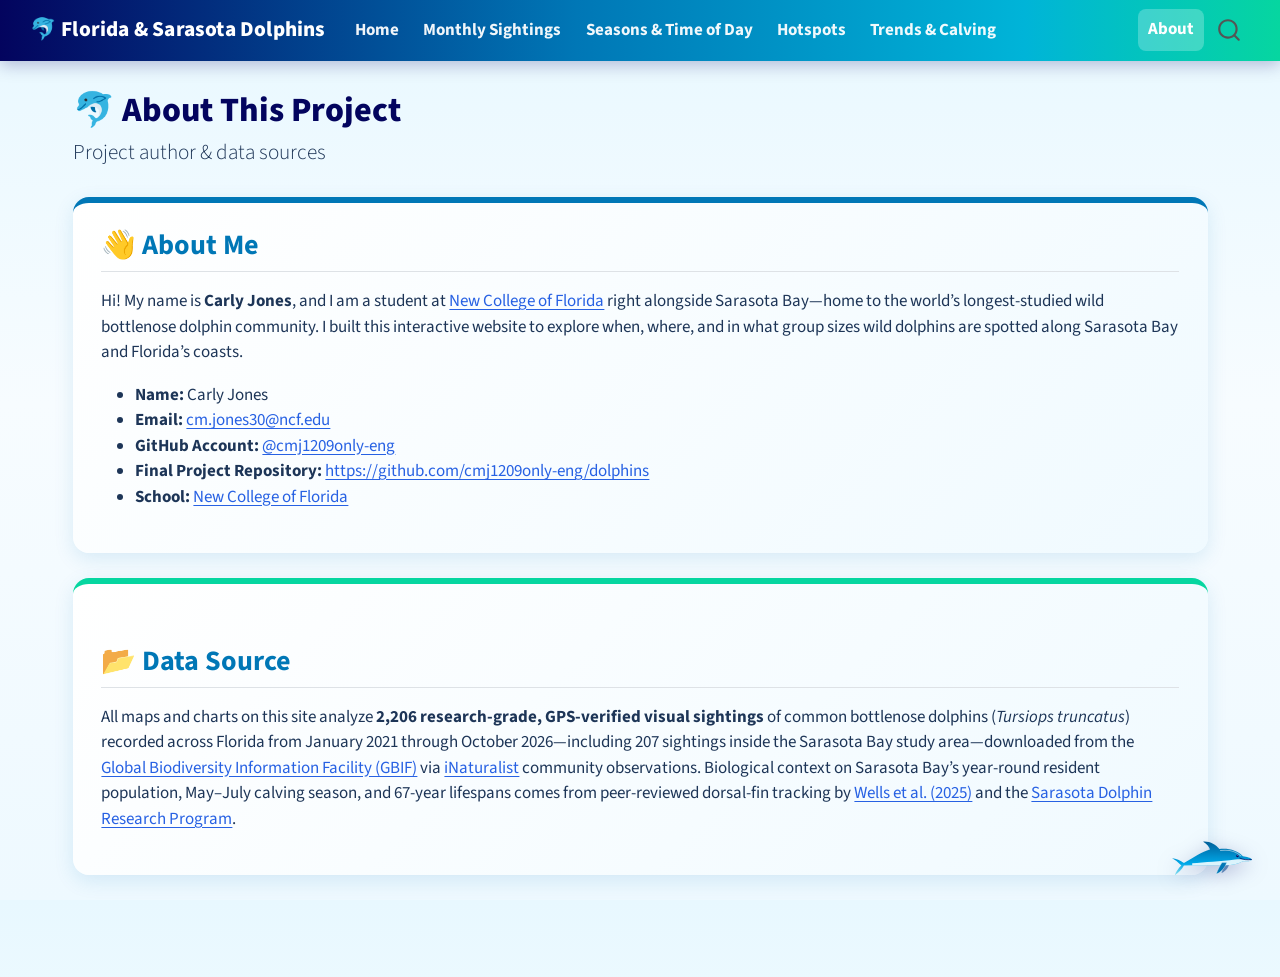
==== commit 12068df4: "Built site for gh-pages" ====
--- a/about.html
+++ b/about.html
@@ -100,12 +100,8 @@
 <span class="menu-text">Home</span></a>
   </li>  
   <li class="nav-item">
-    <a class="nav-link" href="./geographic-exploration.html"> 
-<span class="menu-text">Interactive Map</span></a>
-  </li>  
-  <li class="nav-item">
     <a class="nav-link" href="./monthly-patterns.html"> 
-<span class="menu-text">Yearly &amp; Calving</span></a>
+<span class="menu-text">Monthly Sightings</span></a>
   </li>  
   <li class="nav-item">
     <a class="nav-link" href="./activity-analysis.html"> 
@@ -117,7 +113,7 @@
   </li>  
   <li class="nav-item">
     <a class="nav-link" href="./story-trends.html"> 
-<span class="menu-text">Trends</span></a>
+<span class="menu-text">Trends &amp; Calving</span></a>
   </li>  
 </ul>
             <ul class="navbar-nav navbar-nav-scroll ms-auto">
@@ -160,17 +156,6 @@
 </header>
 
 
-<div class="dolphin-swim-strip">
-<div class="swim-dolphin d1">
-
-</div>
-<div class="swim-dolphin d2">
-
-</div>
-<div class="swim-dolphin d3">
-
-</div>
-</div>
 <section id="about-me" class="level2 about-card">
 <h2 class="anchored" data-anchor-id="about-me">👋 About Me</h2>
 <p>Hi! My name is <strong>Carly Jones</strong>, and I am a student at <a href="https://www.ncf.edu/">New College of Florida</a> right alongside Sarasota Bay—home to the world’s longest-studied wild bottlenose dolphin community. I built this interactive website to explore when, where, and in what group sizes wild dolphins are spotted along Sarasota Bay and Florida’s coasts.</p>
